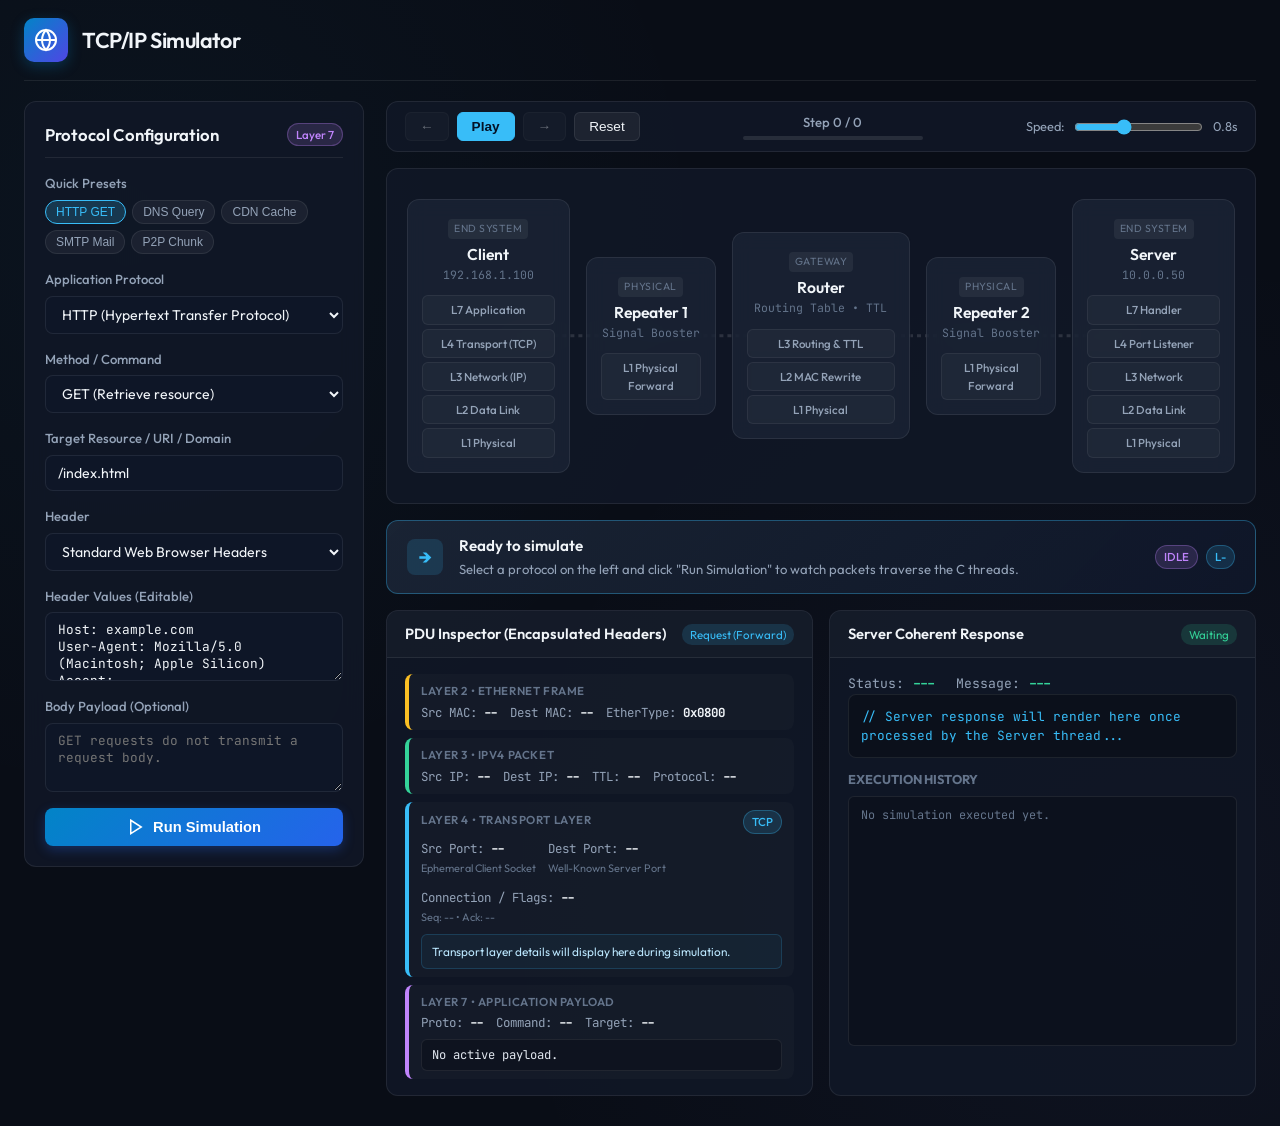
==== static/index.html @ 9f5a1bc8 "TCP/IP network simulation engine with web server and UI dashboard" ====
<!DOCTYPE html>
<html lang="en">

<head>
    <meta charset="UTF-8">
    <meta name="viewport" content="width=device-width, initial-scale=1.0">
    <title>TCP/IP Simulator</title>
    <link rel="preconnect" href="https://fonts.googleapis.com">
    <link rel="preconnect" href="https://fonts.gstatic.com" crossorigin>
    <link
        href="https://fonts.googleapis.com/css2?family=JetBrains+Mono:wght@400;500;600&family=Outfit:wght@300;400;500;600;700&display=swap"
        rel="stylesheet">
    <link rel="stylesheet" href="style.css">
</head>

<body>
    <div class="app-container">
        <!-- Header -->
        <header class="app-header">
            <div class="brand">
                <div class="logo-icon">
                    <svg viewBox="0 0 24 24" fill="none" stroke="currentColor" stroke-width="2">
                        <circle cx="12" cy="12" r="10"></circle>
                        <line x1="2" y1="12" x2="22" y2="12"></line>
                        <path
                            d="M12 2a15.3 15.3 0 0 1 4 10 15.3 15.3 0 0 1-4 10 15.3 15.3 0 0 1-4-10 15.3 15.3 0 0 1 4-10z">
                        </path>
                    </svg>
                </div>
                <div>
                    <h1>TCP/IP Simulator</h1>
                </div>
            </div>
        </header>

        <!-- Main Grid Layout -->
        <div class="main-layout">
            <!-- Left Sidebar: Protocol Configuration -->
            <aside class="sidebar-panel">
                <div class="panel-header">
                    <h2>Protocol Configuration</h2>
                    <span class="badge">Layer 7</span>
                </div>

                <!-- Presets -->
                <div class="form-group">
                    <label>Quick Presets</label>
                    <div class="preset-chips">
                        <button class="chip active" data-preset="http-get">HTTP GET</button>
                        <button class="chip" data-preset="dns-query">DNS Query</button>
                        <button class="chip" data-preset="cdn-hit">CDN Cache</button>
                        <button class="chip" data-preset="smtp-send">SMTP Mail</button>
                        <button class="chip" data-preset="p2p-piece">P2P Chunk</button>
                    </div>
                </div>

                <!-- Protocol Selector -->
                <div class="form-group">
                    <label for="protoSelect">Application Protocol</label>
                    <select id="protoSelect" class="form-control">
                        <option value="HTTP">HTTP (Hypertext Transfer Protocol)</option>
                        <option value="DNS">DNS (Domain Name System)</option>
                        <option value="CDN">CDN (Content Delivery Network)</option>
                        <option value="SMTP">SMTP (Email Delivery & Retrieval)</option>
                        <option value="P2P">P2P (BitTorrent Peer-to-Peer)</option>
                    </select>
                </div>

                <!-- Sub-protocol for Mail -->
                <div class="form-group" id="subprotoGroup" style="display: none;">
                    <label for="subprotoSelect">Mail Transfer / Retrieval Mechanism</label>
                    <select id="subprotoSelect" class="form-control">
                        <option value="SMTP">SMTP (Send to Server - Port 25)</option>
                        <option value="POP3">POP3 (Download from Mailbox - Port 110)</option>
                        <option value="IMAP">IMAP (Interactive Mailbox Sync - Port 143)</option>
                        <option value="WEBMAIL">Webmail HTTP API (Port 80)</option>
                    </select>
                </div>

                <!-- Method / Command Dropdown -->
                <div class="form-group">
                    <label for="methodSelect">Method / Command</label>
                    <select id="methodSelect" class="form-control">
                        <option value="GET">GET (Retrieve resource)</option>
                        <option value="POST">POST (Submit payload)</option>
                        <option value="PUT">PUT (Replace/Store resource)</option>
                        <option value="HEAD">HEAD (Fetch headers only - no body)</option>
                    </select>
                    <input type="text" id="methodInput" class="form-control" style="display: none;" value="GET">
                </div>

                <!-- Target URL / Host -->
                <div class="form-group">
                    <label for="targetInput">Target Resource / URI / Domain</label>
                    <input type="text" id="targetInput" class="form-control" value="/index.html"
                        placeholder="/index.html or domain.com">
                </div>

                <!-- Header Presets -->
                <div class="form-group">
                    <label for="headerPresetSelect">Header</label>
                    <select id="headerPresetSelect" class="form-control">
                        <option value="standard">Standard Web Browser</option>
                        <option value="conditional">Conditional (If-Modified-Since / Caching)</option>
                        <option value="auth">Authenticated (Bearer Token)</option>
                        <option value="custom">Custom (Manual Edit)</option>
                    </select>
                </div>

                <!-- Headers Raw Textarea -->
                <div class="form-group">
                    <label for="headersInput">Header Values (Editable)</label>
                    <textarea id="headersInput" class="form-control code-font" rows="3"
                        placeholder="Host: example.com"></textarea>
                </div>

                <!-- Body / Payload -->
                <div class="form-group">
                    <label for="bodyInput">Body Payload (Optional)</label>
                    <textarea id="bodyInput" class="form-control code-font" rows="3"
                        placeholder="Optional payload data"></textarea>
                </div>

                <!-- Trigger Button -->
                <button id="startSimBtn" class="btn btn-primary">
                    <svg viewBox="0 0 24 24" width="18" height="18" fill="none" stroke="currentColor" stroke-width="2">
                        <polygon points="5 3 19 12 5 21 5 3"></polygon>
                    </svg>
                    Run Simulation
                </button>
            </aside>

            <!-- Center & Right: Topology & Packet Inspector -->
            <main class="simulation-workspace">
                <!-- Playback & Control Bar -->
                <div class="playback-bar">
                    <div class="playback-controls">
                        <button id="btnPrev" class="ctrl-btn" title="Previous Step" disabled>&larr;</button>
                        <button id="btnPlayPause" class="ctrl-btn primary" title="Play/Pause">Play</button>
                        <button id="btnNext" class="ctrl-btn" title="Next Step" disabled>&rarr;</button>
                        <button id="btnReset" class="ctrl-btn" title="Reset">Reset</button>
                    </div>

                    <div class="step-counter">
                        <span id="currentStepText">Step 0 / 0</span>
                        <div class="progress-bar-container">
                            <div id="stepProgressBar" class="progress-bar" style="width: 0%;"></div>
                        </div>
                    </div>

                    <div class="speed-slider-wrap">
                        <label for="speedSlider">Speed:</label>
                        <input type="range" id="speedSlider" min="200" max="1800" step="100" value="800">
                        <span id="speedVal">0.8s</span>
                    </div>
                </div>

                <!-- Visual Network Topology -->
                <div class="topology-stage">
                    <div class="network-canvas" id="networkCanvas">
                        <!-- Cable links SVG overlay -->
                        <svg class="wires-layer" id="wiresLayer">
                            <line id="wire-1" x1="12%" y1="50%" x2="30%" y2="50%" class="wire" />
                            <line id="wire-2" x1="30%" y1="50%" x2="50%" y2="50%" class="wire" />
                            <line id="wire-3" x1="50%" y1="50%" x2="70%" y2="50%" class="wire" />
                            <line id="wire-4" x1="70%" y1="50%" x2="88%" y2="50%" class="wire" />

                            <!-- Animated traveling packet -->
                            <circle id="animPacket" r="8" cx="12%" cy="50%" class="traveling-packet"
                                style="display: none;" />
                        </svg>

                        <!-- Node 1: Client -->
                        <div class="node-box" id="node-CLIENT">
                            <div class="node-header">
                                <span class="node-badge">End System</span>
                                <h3>Client</h3>
                                <p class="node-ip">192.168.1.100</p>
                            </div>
                            <div class="stack-layers">
                                <div class="layer-pill" data-layer="7">L7 Application</div>
                                <div class="layer-pill" data-layer="4">L4 Transport (TCP)</div>
                                <div class="layer-pill" data-layer="3">L3 Network (IP)</div>
                                <div class="layer-pill" data-layer="2">L2 Data Link</div>
                                <div class="layer-pill" data-layer="1">L1 Physical</div>
                            </div>
                        </div>

                        <!-- Node 2: Repeater 1 -->
                        <div class="node-box intermediary" id="node-REPEATER_1">
                            <div class="node-header">
                                <span class="node-badge">Physical</span>
                                <h3>Repeater 1</h3>
                                <p class="node-ip">Signal Booster</p>
                            </div>
                            <div class="stack-layers">
                                <div class="layer-pill" data-layer="1">L1 Physical Forward</div>
                            </div>
                        </div>

                        <!-- Node 3: Router -->
                        <div class="node-box router" id="node-ROUTER">
                            <div class="node-header">
                                <span class="node-badge">Gateway</span>
                                <h3>Router</h3>
                                <p class="node-ip">Routing Table &bull; TTL</p>
                            </div>
                            <div class="stack-layers">
                                <div class="layer-pill" data-layer="3">L3 Routing &amp; TTL</div>
                                <div class="layer-pill" data-layer="2">L2 MAC Rewrite</div>
                                <div class="layer-pill" data-layer="1">L1 Physical</div>
                            </div>
                        </div>

                        <!-- Node 4: Repeater 2 -->
                        <div class="node-box intermediary" id="node-REPEATER_2">
                            <div class="node-header">
                                <span class="node-badge">Physical</span>
                                <h3>Repeater 2</h3>
                                <p class="node-ip">Signal Booster</p>
                            </div>
                            <div class="stack-layers">
                                <div class="layer-pill" data-layer="1">L1 Physical Forward</div>
                            </div>
                        </div>

                        <!-- Node 5: Server -->
                        <div class="node-box" id="node-SERVER">
                            <div class="node-header">
                                <span class="node-badge">End System</span>
                                <h3>Server</h3>
                                <p class="node-ip">10.0.0.50</p>
                            </div>
                            <div class="stack-layers">
                                <div class="layer-pill" data-layer="7">L7 Handler</div>
                                <div class="layer-pill" data-layer="4">L4 Port Listener</div>
                                <div class="layer-pill" data-layer="3">L3 Network</div>
                                <div class="layer-pill" data-layer="2">L2 Data Link</div>
                                <div class="layer-pill" data-layer="1">L1 Physical</div>
                            </div>
                        </div>
                    </div>
                </div>

                <!-- Current Step Action Banner -->
                <div class="step-banner" id="stepBanner">
                    <div class="banner-icon" id="bannerDirIcon">&rarr;</div>
                    <div class="banner-content">
                        <div class="banner-title" id="bannerTitle">Ready to simulate</div>
                        <div class="banner-details" id="bannerDetails">Select a protocol on the left and click "Run
                            Simulation" to watch packets traverse the C threads.</div>
                    </div>
                    <div class="banner-meta" id="bannerMeta">
                        <span class="badge" id="bannerNode">IDLE</span>
                        <span class="badge secondary" id="bannerLayer">L-</span>
                    </div>
                </div>

                <!-- Bottom Panels: PDU Encapsulation Inspector & Response View -->
                <div class="inspector-grid">
                    <!-- Layer Encapsulation Inspector -->
                    <div class="card inspector-card">
                        <div class="card-header">
                            <h3>PDU Inspector (Encapsulated Headers)</h3>
                            <span class="tag" id="inspectorDirection">Request (Forward)</span>
                        </div>
                        <div class="card-body">
                            <div class="pdu-layers-view" id="pduInspector">
                                <!-- L2 -->
                                <div class="pdu-block l2">
                                    <div class="pdu-title">Layer 2 &bull; Ethernet Frame</div>
                                    <div class="pdu-props" id="l2Props">
                                        <span>Src MAC: <strong id="l2SrcMac">--</strong></span>
                                        <span>Dest MAC: <strong id="l2DestMac">--</strong></span>
                                        <span>EtherType: <strong id="l2Ether">0x0800</strong></span>
                                    </div>
                                </div>
                                <!-- L3 -->
                                <div class="pdu-block l3">
                                    <div class="pdu-title">Layer 3 &bull; IPv4 Packet</div>
                                    <div class="pdu-props" id="l3Props">
                                        <span>Src IP: <strong id="l3SrcIp">--</strong></span>
                                        <span>Dest IP: <strong id="l3DestIp">--</strong></span>
                                        <span>TTL: <strong id="l3Ttl">--</strong></span>
                                        <span>Protocol: <strong id="l3Proto">--</strong></span>
                                    </div>
                                </div>
                                <!-- L4 -->
                                <div class="pdu-block l4">
                                    <div class="pdu-header-row">
                                        <div class="pdu-title">Layer 4 &bull; Transport Layer</div>
                                        <span class="badge secondary" id="l4ProtoBadge">TCP</span>
                                    </div>
                                    <div class="pdu-props" id="l4Props">
                                        <div class="port-group">
                                            <span>Src Port: <strong id="l4SrcPort">--</strong></span>
                                            <span class="port-sub" id="l4SrcDesc">Ephemeral Client Socket</span>
                                        </div>
                                        <div class="port-group">
                                            <span>Dest Port: <strong id="l4DestPort">--</strong></span>
                                            <span class="port-sub" id="l4DestDesc">Well-Known Server Port</span>
                                        </div>
                                        <div class="port-group">
                                            <span>Connection / Flags: <strong id="l4Flags">--</strong></span>
                                            <span class="port-sub">Seq: <span id="l4Seq">--</span> &bull; Ack: <span
                                                    id="l4Ack">--</span></span>
                                        </div>
                                    </div>
                                    <div class="transport-rationale-box" id="l4Rationale">
                                        Transport layer details will display here during simulation.
                                    </div>
                                </div>
                                <!-- L7 -->
                                <div class="pdu-block l7">
                                    <div class="pdu-title">Layer 7 &bull; Application Payload</div>
                                    <div class="pdu-props" id="l7Props">
                                        <span>Proto: <strong id="l7Proto">--</strong></span>
                                        <span>Command: <strong id="l7Cmd">--</strong></span>
                                        <span>Target: <strong id="l7Target">--</strong></span>
                                    </div>
                                    <div class="pdu-payload-box" id="l7Payload">No active payload.</div>
                                </div>
                            </div>
                        </div>
                    </div>

                    <!-- Server Response & Execution Log -->
                    <div class="card response-card">
                        <div class="card-header">
                            <h3>Server Coherent Response</h3>
                            <span class="tag success" id="respStatusBadge">Waiting</span>
                        </div>
                        <div class="card-body">
                            <div class="response-view">
                                <div class="resp-status-line">
                                    <span>Status: <strong id="respStatusCode">---</strong></span>
                                    <span>Message: <strong id="respStatusMsg">---</strong></span>
                                </div>
                                <pre class="resp-body-box"
                                    id="respBodyBox">// Server response will render here once processed by the Server thread...</pre>
                            </div>

                            <div class="thread-log-section">
                                <h4>Execution History</h4>
                                <div class="log-stream" id="logStream">
                                    <div class="log-item muted">No simulation executed yet.</div>
                                </div>
                            </div>
                        </div>
                    </div>
                </div>
            </main>
        </div>
    </div>

    <script src="app.js"></script>
</body>

</html>
---- static/style.css ----
:root {
    --bg-base: #090d16;
    --bg-panel: rgba(17, 24, 39, 0.85);
    --bg-card: rgba(30, 41, 59, 0.6);
    --border-color: rgba(255, 255, 255, 0.08);
    --border-highlight: rgba(56, 189, 248, 0.35);
    
    --text-main: #f1f5f9;
    --text-muted: #94a3b8;
    --text-dim: #64748b;
    
    --primary: #38bdf8;
    --primary-glow: rgba(56, 189, 248, 0.4);
    --accent: #818cf8;
    --success: #34d399;
    --warning: #fbbf24;
    --danger: #f87171;
    
    --layer-7: #c084fc;
    --layer-4: #38bdf8;
    --layer-3: #34d399;
    --layer-2: #fbbf24;
    --layer-1: #94a3b8;
    
    --font-sans: 'Outfit', -apple-system, BlinkMacSystemFont, sans-serif;
    --font-mono: 'JetBrains Mono', monospace;
    --radius: 12px;
}

* {
    box-sizing: border-box;
    margin: 0;
    padding: 0;
}

body {
    background-color: var(--bg-base);
    color: var(--text-main);
    font-family: var(--font-sans);
    line-height: 1.5;
    min-height: 100vh;
    overflow-x: hidden;
    background-image: 
        radial-gradient(circle at 10% 20%, rgba(56, 189, 248, 0.04) 0%, transparent 40%),
        radial-gradient(circle at 90% 80%, rgba(129, 140, 248, 0.05) 0%, transparent 45%);
}

.app-container {
    max-width: 1700px;
    margin: 0 auto;
    padding: 18px 24px 30px;
}

/* Header */
.app-header {
    display: flex;
    justify-content: space-between;
    align-items: center;
    padding-bottom: 18px;
    margin-bottom: 20px;
    border-bottom: 1px solid var(--border-color);
}

.brand {
    display: flex;
    align-items: center;
    gap: 14px;
}

.logo-icon {
    width: 44px;
    height: 44px;
    border-radius: 10px;
    background: linear-gradient(135deg, #0284c7, #4f46e5);
    display: flex;
    align-items: center;
    justify-content: center;
    box-shadow: 0 4px 14px rgba(2, 132, 199, 0.3);
}

.logo-icon svg {
    width: 24px;
    height: 24px;
    stroke: white;
}

.brand h1 {
    font-size: 1.35rem;
    font-weight: 600;
    letter-spacing: -0.02em;
}

.subtitle {
    font-size: 0.85rem;
    color: var(--text-muted);
}

.header-status {
    display: flex;
    align-items: center;
    gap: 8px;
    background: rgba(52, 211, 153, 0.1);
    border: 1px solid rgba(52, 211, 153, 0.25);
    padding: 6px 14px;
    border-radius: 20px;
    font-size: 0.8rem;
    color: var(--success);
}

.status-indicator {
    width: 8px;
    height: 8px;
    border-radius: 50%;
    background-color: var(--success);
    box-shadow: 0 0 8px var(--success);
}

/* Main Layout */
.main-layout {
    display: grid;
    grid-template-columns: 340px 1fr;
    gap: 22px;
}

/* Sidebar */
.sidebar-panel {
    background: var(--bg-panel);
    border: 1px solid var(--border-color);
    border-radius: var(--radius);
    padding: 20px;
    display: flex;
    flex-direction: column;
    gap: 16px;
    backdrop-filter: blur(12px);
    height: fit-content;
}

.panel-header {
    display: flex;
    justify-content: space-between;
    align-items: center;
    border-bottom: 1px solid var(--border-color);
    padding-bottom: 10px;
}

.panel-header h2 {
    font-size: 1.05rem;
    font-weight: 600;
}

.badge {
    background: rgba(192, 132, 252, 0.15);
    color: var(--layer-7);
    border: 1px solid rgba(192, 132, 252, 0.3);
    padding: 2px 8px;
    border-radius: 12px;
    font-size: 0.72rem;
    font-weight: 500;
}

.badge.secondary {
    background: rgba(56, 189, 248, 0.15);
    color: var(--primary);
    border-color: rgba(56, 189, 248, 0.3);
}

.form-group {
    display: flex;
    flex-direction: column;
    gap: 6px;
}

.form-group label {
    font-size: 0.82rem;
    font-weight: 500;
    color: var(--text-muted);
}

.form-control {
    background: rgba(15, 23, 42, 0.7);
    border: 1px solid var(--border-color);
    border-radius: 8px;
    padding: 8px 12px;
    color: var(--text-main);
    font-family: inherit;
    font-size: 0.88rem;
    outline: none;
    transition: all 0.2s ease;
}

.form-control:focus {
    border-color: var(--primary);
    box-shadow: 0 0 0 3px rgba(56, 189, 248, 0.15);
}

.code-font {
    font-family: var(--font-mono);
    font-size: 0.8rem;
    resize: vertical;
}

.preset-chips {
    display: flex;
    flex-wrap: wrap;
    gap: 6px;
}

.chip {
    background: rgba(255, 255, 255, 0.05);
    border: 1px solid var(--border-color);
    color: var(--text-muted);
    padding: 4px 10px;
    border-radius: 16px;
    font-size: 0.75rem;
    cursor: pointer;
    transition: all 0.2s;
}

.chip:hover {
    background: rgba(255, 255, 255, 0.1);
    color: var(--text-main);
}

.chip.active {
    background: rgba(56, 189, 248, 0.2);
    border-color: var(--primary);
    color: var(--primary);
}

.btn {
    display: flex;
    align-items: center;
    justify-content: center;
    gap: 8px;
    border: none;
    border-radius: 8px;
    padding: 10px 16px;
    font-weight: 600;
    font-size: 0.92rem;
    cursor: pointer;
    transition: all 0.2s;
}

.btn-primary {
    background: linear-gradient(135deg, #0284c7, #2563eb);
    color: white;
    box-shadow: 0 4px 12px rgba(37, 99, 235, 0.3);
}

.btn-primary:hover {
    filter: brightness(1.1);
    transform: translateY(-1px);
}

/* Simulation Workspace */
.simulation-workspace {
    display: flex;
    flex-direction: column;
    gap: 16px;
}

/* Playback bar */
.playback-bar {
    background: var(--bg-panel);
    border: 1px solid var(--border-color);
    border-radius: var(--radius);
    padding: 10px 18px;
    display: flex;
    align-items: center;
    justify-content: space-between;
    gap: 16px;
}

.playback-controls {
    display: flex;
    align-items: center;
    gap: 8px;
}

.ctrl-btn {
    background: rgba(255, 255, 255, 0.06);
    border: 1px solid var(--border-color);
    color: var(--text-main);
    border-radius: 6px;
    padding: 6px 14px;
    font-size: 0.85rem;
    font-weight: 500;
    cursor: pointer;
    transition: all 0.2s;
}

.ctrl-btn:hover:not(:disabled) {
    background: rgba(255, 255, 255, 0.12);
}

.ctrl-btn.primary {
    background: var(--primary);
    color: #041226;
    font-weight: 600;
    border-color: var(--primary);
}

.ctrl-btn:disabled {
    opacity: 0.4;
    cursor: not-allowed;
}

.step-counter {
    display: flex;
    flex-direction: column;
    align-items: center;
    gap: 4px;
    min-width: 180px;
}

.step-counter span {
    font-size: 0.82rem;
    font-weight: 500;
    color: var(--text-muted);
}

.progress-bar-container {
    width: 100%;
    height: 4px;
    background: rgba(255, 255, 255, 0.1);
    border-radius: 4px;
    overflow: hidden;
}

.progress-bar {
    height: 100%;
    background: linear-gradient(90deg, var(--accent), var(--primary));
    transition: width 0.3s ease;
}

.speed-slider-wrap {
    display: flex;
    align-items: center;
    gap: 10px;
    font-size: 0.8rem;
    color: var(--text-muted);
}

.speed-slider-wrap input[type="range"] {
    accent-color: var(--primary);
    cursor: pointer;
}

/* Topology Stage */
.topology-stage {
    background: var(--bg-panel);
    border: 1px solid var(--border-color);
    border-radius: var(--radius);
    padding: 30px 20px;
    position: relative;
    overflow: hidden;
}

.network-canvas {
    display: grid;
    grid-template-columns: 1fr 0.8fr 1.1fr 0.8fr 1fr;
    gap: 16px;
    position: relative;
    align-items: center;
}

.wires-layer {
    position: absolute;
    top: 0;
    left: 0;
    width: 100%;
    height: 100%;
    pointer-events: none;
    z-index: 1;
}

.wire {
    stroke: rgba(255, 255, 255, 0.12);
    stroke-width: 3px;
    stroke-dasharray: 4 4;
}

.traveling-packet {
    fill: var(--primary);
    stroke: #ffffff;
    stroke-width: 2px;
    filter: drop-shadow(0 0 10px var(--primary));
    transition: cx 0.4s ease, cy 0.4s ease;
}

/* Node Boxes */
.node-box {
    background: var(--bg-card);
    border: 1px solid var(--border-color);
    border-radius: var(--radius);
    padding: 14px;
    z-index: 2;
    transition: all 0.3s ease;
    backdrop-filter: blur(10px);
}

.node-box.active-node {
    border-color: var(--primary);
    box-shadow: 0 0 24px rgba(56, 189, 248, 0.25);
    transform: translateY(-2px);
}

.node-header {
    text-align: center;
    margin-bottom: 12px;
}

.node-badge {
    display: inline-block;
    font-size: 0.65rem;
    text-transform: uppercase;
    letter-spacing: 0.05em;
    padding: 2px 6px;
    border-radius: 4px;
    background: rgba(255, 255, 255, 0.06);
    color: var(--text-dim);
    margin-bottom: 4px;
}

.node-header h3 {
    font-size: 0.98rem;
    font-weight: 600;
}

.node-ip {
    font-size: 0.72rem;
    font-family: var(--font-mono);
    color: var(--text-dim);
}

.stack-layers {
    display: flex;
    flex-direction: column;
    gap: 4px;
}

.layer-pill {
    background: rgba(255, 255, 255, 0.03);
    border: 1px solid rgba(255, 255, 255, 0.06);
    padding: 5px 8px;
    border-radius: 6px;
    font-size: 0.72rem;
    font-weight: 500;
    text-align: center;
    color: var(--text-muted);
    transition: all 0.25s ease;
}

/* Layer Highlighting */
.layer-pill[data-layer="7"].active {
    background: rgba(192, 132, 252, 0.25);
    border-color: var(--layer-7);
    color: #f3e8ff;
    box-shadow: 0 0 12px rgba(192, 132, 252, 0.4);
}

.layer-pill[data-layer="4"].active {
    background: rgba(56, 189, 248, 0.25);
    border-color: var(--layer-4);
    color: #e0f2fe;
    box-shadow: 0 0 12px rgba(56, 189, 248, 0.4);
}

.layer-pill[data-layer="3"].active {
    background: rgba(52, 211, 153, 0.25);
    border-color: var(--layer-3);
    color: #d1fae5;
    box-shadow: 0 0 12px rgba(52, 211, 153, 0.4);
}

.layer-pill[data-layer="2"].active {
    background: rgba(251, 191, 36, 0.25);
    border-color: var(--layer-2);
    color: #fef3c7;
    box-shadow: 0 0 12px rgba(251, 191, 36, 0.4);
}

.layer-pill[data-layer="1"].active {
    background: rgba(148, 163, 184, 0.25);
    border-color: var(--layer-1);
    color: #ffffff;
    box-shadow: 0 0 12px rgba(148, 163, 184, 0.4);
}

/* Step Banner */
.step-banner {
    background: linear-gradient(135deg, rgba(30, 41, 59, 0.8), rgba(15, 23, 42, 0.9));
    border: 1px solid var(--border-highlight);
    border-radius: var(--radius);
    padding: 14px 20px;
    display: flex;
    align-items: center;
    gap: 16px;
}

.banner-icon {
    width: 36px;
    height: 36px;
    border-radius: 8px;
    background: rgba(56, 189, 248, 0.15);
    color: var(--primary);
    display: flex;
    align-items: center;
    justify-content: center;
    font-size: 1.2rem;
    font-weight: 700;
}

.banner-content {
    flex: 1;
}

.banner-title {
    font-size: 0.95rem;
    font-weight: 600;
    margin-bottom: 2px;
}

.banner-details {
    font-size: 0.82rem;
    color: var(--text-muted);
}

.banner-meta {
    display: flex;
    gap: 8px;
}

/* Inspector Grid */
.inspector-grid {
    display: grid;
    grid-template-columns: 1fr 1fr;
    gap: 16px;
}

.card {
    background: var(--bg-panel);
    border: 1px solid var(--border-color);
    border-radius: var(--radius);
    overflow: hidden;
    display: flex;
    flex-direction: column;
}

.card-header {
    display: flex;
    justify-content: space-between;
    align-items: center;
    padding: 12px 18px;
    border-bottom: 1px solid var(--border-color);
    background: rgba(255, 255, 255, 0.02);
}

.card-header h3 {
    font-size: 0.92rem;
    font-weight: 600;
}

.tag {
    font-size: 0.72rem;
    padding: 2px 8px;
    border-radius: 10px;
    background: rgba(56, 189, 248, 0.15);
    color: var(--primary);
}

.tag.success {
    background: rgba(52, 211, 153, 0.15);
    color: var(--success);
}

.card-body {
    padding: 16px 18px;
    flex: 1;
    display: flex;
    flex-direction: column;
    gap: 12px;
}

/* PDU Layers View */
.pdu-layers-view {
    display: flex;
    flex-direction: column;
    gap: 8px;
}

.pdu-block {
    border-radius: 8px;
    padding: 8px 12px;
    border-left: 4px solid var(--primary);
    background: rgba(255, 255, 255, 0.02);
}

.pdu-block.l2 { border-color: var(--layer-2); }
.pdu-block.l3 { border-color: var(--layer-3); }
.pdu-block.l4 { border-color: var(--layer-4); }
.pdu-block.l7 { border-color: var(--layer-7); }

.pdu-title {
    font-size: 0.72rem;
    text-transform: uppercase;
    letter-spacing: 0.05em;
    color: var(--text-dim);
    margin-bottom: 4px;
    font-weight: 600;
}

.pdu-header-row {
    display: flex;
    justify-content: space-between;
    align-items: center;
    margin-bottom: 6px;
}

.badge.warning {
    background: rgba(251, 191, 36, 0.15);
    color: var(--warning);
    border-color: rgba(251, 191, 36, 0.3);
}

.pdu-props {
    display: flex;
    flex-wrap: wrap;
    gap: 12px;
    font-size: 0.78rem;
    font-family: var(--font-mono);
    color: var(--text-muted);
}

.port-group {
    display: flex;
    flex-direction: column;
    gap: 2px;
}

.port-sub {
    font-size: 0.68rem;
    color: var(--text-dim);
    font-family: var(--font-sans);
}

.transport-rationale-box {
    margin-top: 8px;
    background: rgba(56, 189, 248, 0.05);
    border: 1px solid rgba(56, 189, 248, 0.18);
    border-radius: 6px;
    padding: 8px 10px;
    font-size: 0.74rem;
    color: #bae6fd;
    line-height: 1.45;
}

.pdu-props strong {
    color: var(--text-main);
}

.pdu-payload-box {
    margin-top: 6px;
    background: rgba(10, 15, 26, 0.6);
    border: 1px solid var(--border-color);
    border-radius: 6px;
    padding: 6px 10px;
    font-family: var(--font-mono);
    font-size: 0.76rem;
    color: #e2e8f0;
    max-height: 80px;
    overflow-y: auto;
    white-space: pre-wrap;
}

/* Response View */
.resp-status-line {
    display: flex;
    gap: 20px;
    font-size: 0.82rem;
    font-family: var(--font-mono);
    color: var(--text-muted);
}

.resp-status-line strong {
    color: var(--success);
}

.resp-body-box {
    background: rgba(10, 15, 26, 0.8);
    border: 1px solid var(--border-color);
    border-radius: 8px;
    padding: 12px;
    font-family: var(--font-mono);
    font-size: 0.8rem;
    color: #38bdf8;
    max-height: 140px;
    overflow-y: auto;
    white-space: pre-wrap;
}

/* Execution Log */
.thread-log-section h4 {
    font-size: 0.8rem;
    color: var(--text-dim);
    margin-bottom: 6px;
    text-transform: uppercase;
}

.log-stream {
    background: rgba(10, 15, 26, 0.6);
    border: 1px solid var(--border-color);
    border-radius: 6px;
    padding: 10px 12px;
    font-family: var(--font-mono);
    font-size: 0.74rem;
    height: 250px;
    max-height: 250px;
    overflow-y: auto;
    display: flex;
    flex-direction: column;
    gap: 4px;
}

.log-item {
    color: var(--text-muted);
}

.log-item.highlight {
    color: var(--primary);
}

.log-item.muted {
    color: var(--text-dim);
}

@media (max-width: 1200px) {
    .main-layout {
        grid-template-columns: 1fr;
    }
    .inspector-grid {
        grid-template-columns: 1fr;
    }
}
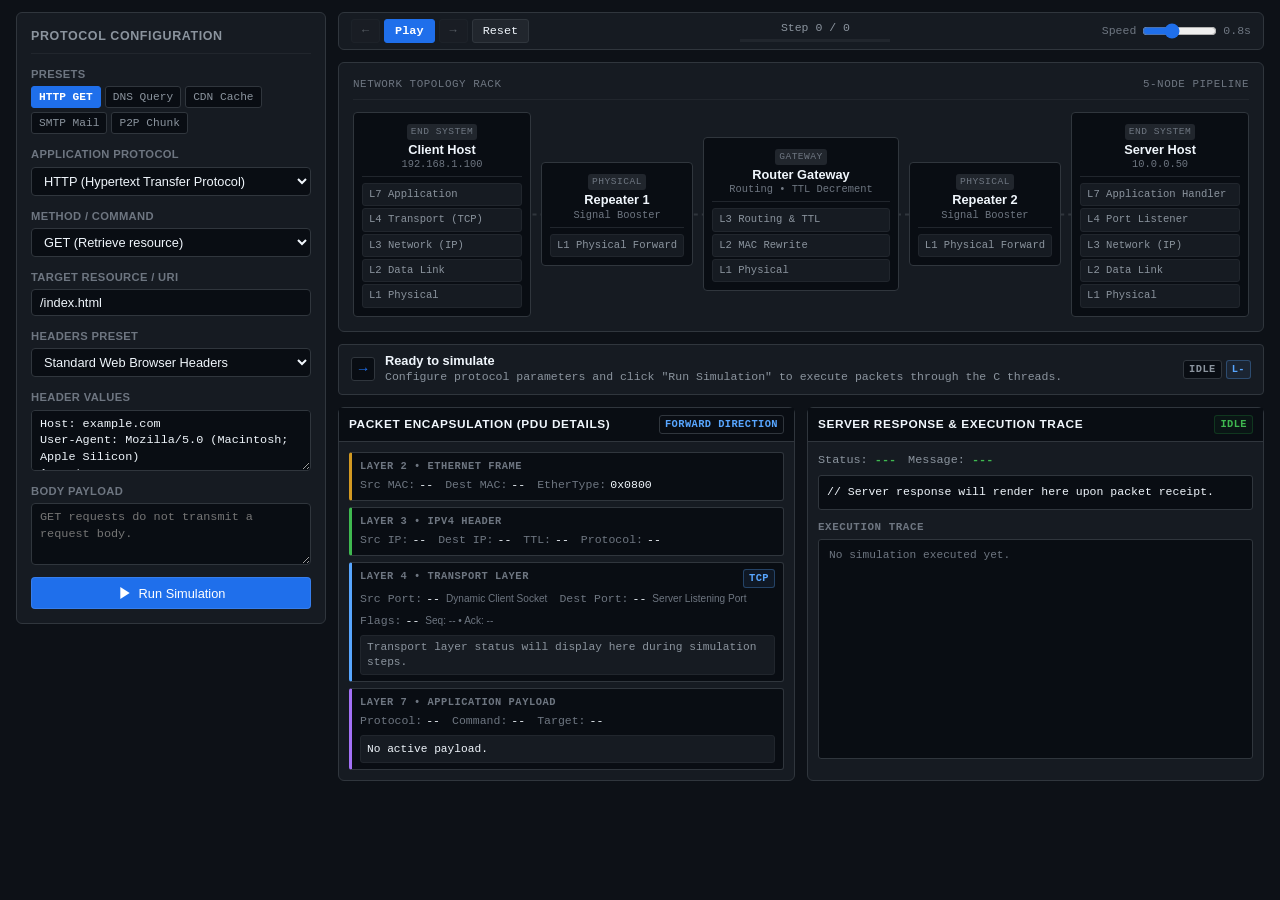
==== commit 6dd0c78f: "recompile C binaries" ====
--- a/static/index.html
+++ b/static/index.html
@@ -4,47 +4,30 @@
 <head>
     <meta charset="UTF-8">
     <meta name="viewport" content="width=device-width, initial-scale=1.0">
-    <title>TCP/IP Simulator</title>
+    <title>TCP/IP Stack Simulator &bull;</title>
     <link rel="preconnect" href="https://fonts.googleapis.com">
     <link rel="preconnect" href="https://fonts.gstatic.com" crossorigin>
     <link
-        href="https://fonts.googleapis.com/css2?family=JetBrains+Mono:wght@400;500;600&family=Outfit:wght@300;400;500;600;700&display=swap"
+        href="https://fonts.googleapis.com/css2?family=Inter:wght@400;500;600;700&family=JetBrains+Mono:wght@400;500;600&display=swap"
         rel="stylesheet">
     <link rel="stylesheet" href="style.css">
 </head>
 
 <body>
     <div class="app-container">
-        <!-- Header -->
-        <header class="app-header">
-            <div class="brand">
-                <div class="logo-icon">
-                    <svg viewBox="0 0 24 24" fill="none" stroke="currentColor" stroke-width="2">
-                        <circle cx="12" cy="12" r="10"></circle>
-                        <line x1="2" y1="12" x2="22" y2="12"></line>
-                        <path
-                            d="M12 2a15.3 15.3 0 0 1 4 10 15.3 15.3 0 0 1-4 10 15.3 15.3 0 0 1-4-10 15.3 15.3 0 0 1 4-10z">
-                        </path>
-                    </svg>
-                </div>
-                <div>
-                    <h1>TCP/IP Simulator</h1>
-                </div>
-            </div>
-        </header>
-
-        <!-- Main Grid Layout -->
+
+
+        <!-- Main Workbench Layout -->
         <div class="main-layout">
             <!-- Left Sidebar: Protocol Configuration -->
             <aside class="sidebar-panel">
                 <div class="panel-header">
                     <h2>Protocol Configuration</h2>
-                    <span class="badge">Layer 7</span>
                 </div>
 
                 <!-- Presets -->
                 <div class="form-group">
-                    <label>Quick Presets</label>
+                    <label>Presets</label>
                     <div class="preset-chips">
                         <button class="chip active" data-preset="http-get">HTTP GET</button>
                         <button class="chip" data-preset="dns-query">DNS Query</button>
@@ -68,11 +51,11 @@
 
                 <!-- Sub-protocol for Mail -->
                 <div class="form-group" id="subprotoGroup" style="display: none;">
-                    <label for="subprotoSelect">Mail Transfer / Retrieval Mechanism</label>
+                    <label for="subprotoSelect">Mail Transfer Mechanism</label>
                     <select id="subprotoSelect" class="form-control">
-                        <option value="SMTP">SMTP (Send to Server - Port 25)</option>
-                        <option value="POP3">POP3 (Download from Mailbox - Port 110)</option>
-                        <option value="IMAP">IMAP (Interactive Mailbox Sync - Port 143)</option>
+                        <option value="SMTP">SMTP (Send - Port 25)</option>
+                        <option value="POP3">POP3 (Download - Port 110)</option>
+                        <option value="IMAP">IMAP (Interactive - Port 143)</option>
                         <option value="WEBMAIL">Webmail HTTP API (Port 80)</option>
                     </select>
                 </div>
@@ -84,21 +67,21 @@
                         <option value="GET">GET (Retrieve resource)</option>
                         <option value="POST">POST (Submit payload)</option>
                         <option value="PUT">PUT (Replace/Store resource)</option>
-                        <option value="HEAD">HEAD (Fetch headers only - no body)</option>
+                        <option value="HEAD">HEAD (Fetch headers only)</option>
                     </select>
                     <input type="text" id="methodInput" class="form-control" style="display: none;" value="GET">
                 </div>
 
                 <!-- Target URL / Host -->
                 <div class="form-group">
-                    <label for="targetInput">Target Resource / URI / Domain</label>
+                    <label for="targetInput">Target Resource / URI</label>
                     <input type="text" id="targetInput" class="form-control" value="/index.html"
                         placeholder="/index.html or domain.com">
                 </div>
 
                 <!-- Header Presets -->
                 <div class="form-group">
-                    <label for="headerPresetSelect">Header</label>
+                    <label for="headerPresetSelect">Headers Preset</label>
                     <select id="headerPresetSelect" class="form-control">
                         <option value="standard">Standard Web Browser</option>
                         <option value="conditional">Conditional (If-Modified-Since / Caching)</option>
@@ -109,21 +92,21 @@
 
                 <!-- Headers Raw Textarea -->
                 <div class="form-group">
-                    <label for="headersInput">Header Values (Editable)</label>
+                    <label for="headersInput">Header Values</label>
                     <textarea id="headersInput" class="form-control code-font" rows="3"
                         placeholder="Host: example.com"></textarea>
                 </div>
 
                 <!-- Body / Payload -->
                 <div class="form-group">
-                    <label for="bodyInput">Body Payload (Optional)</label>
+                    <label for="bodyInput">Body Payload</label>
                     <textarea id="bodyInput" class="form-control code-font" rows="3"
                         placeholder="Optional payload data"></textarea>
                 </div>
 
                 <!-- Trigger Button -->
                 <button id="startSimBtn" class="btn btn-primary">
-                    <svg viewBox="0 0 24 24" width="18" height="18" fill="none" stroke="currentColor" stroke-width="2">
+                    <svg viewBox="0 0 24 24" width="16" height="16" fill="currentColor">
                         <polygon points="5 3 19 12 5 21 5 3"></polygon>
                     </svg>
                     Run Simulation
@@ -149,7 +132,7 @@
                     </div>
 
                     <div class="speed-slider-wrap">
-                        <label for="speedSlider">Speed:</label>
+                        <label for="speedSlider">Speed</label>
                         <input type="range" id="speedSlider" min="200" max="1800" step="100" value="800">
                         <span id="speedVal">0.8s</span>
                     </div>
@@ -157,6 +140,11 @@
 
                 <!-- Visual Network Topology -->
                 <div class="topology-stage">
+                    <div class="topology-title-bar">
+                        <span>NETWORK TOPOLOGY RACK</span>
+                        <span>5-NODE PIPELINE</span>
+                    </div>
+
                     <div class="network-canvas" id="networkCanvas">
                         <!-- Cable links SVG overlay -->
                         <svg class="wires-layer" id="wiresLayer">
@@ -166,7 +154,7 @@
                             <line id="wire-4" x1="70%" y1="50%" x2="88%" y2="50%" class="wire" />
 
                             <!-- Animated traveling packet -->
-                            <circle id="animPacket" r="8" cx="12%" cy="50%" class="traveling-packet"
+                            <circle id="animPacket" r="5" cx="12%" cy="50%" class="traveling-packet"
                                 style="display: none;" />
                         </svg>
 
@@ -174,7 +162,7 @@
                         <div class="node-box" id="node-CLIENT">
                             <div class="node-header">
                                 <span class="node-badge">End System</span>
-                                <h3>Client</h3>
+                                <h3>Client Host</h3>
                                 <p class="node-ip">192.168.1.100</p>
                             </div>
                             <div class="stack-layers">
@@ -202,8 +190,8 @@
                         <div class="node-box router" id="node-ROUTER">
                             <div class="node-header">
                                 <span class="node-badge">Gateway</span>
-                                <h3>Router</h3>
-                                <p class="node-ip">Routing Table &bull; TTL</p>
+                                <h3>Router Gateway</h3>
+                                <p class="node-ip">Routing &bull; TTL Decrement</p>
                             </div>
                             <div class="stack-layers">
                                 <div class="layer-pill" data-layer="3">L3 Routing &amp; TTL</div>
@@ -228,13 +216,13 @@
                         <div class="node-box" id="node-SERVER">
                             <div class="node-header">
                                 <span class="node-badge">End System</span>
-                                <h3>Server</h3>
+                                <h3>Server Host</h3>
                                 <p class="node-ip">10.0.0.50</p>
                             </div>
                             <div class="stack-layers">
-                                <div class="layer-pill" data-layer="7">L7 Handler</div>
+                                <div class="layer-pill" data-layer="7">L7 Application Handler</div>
                                 <div class="layer-pill" data-layer="4">L4 Port Listener</div>
-                                <div class="layer-pill" data-layer="3">L3 Network</div>
+                                <div class="layer-pill" data-layer="3">L3 Network (IP)</div>
                                 <div class="layer-pill" data-layer="2">L2 Data Link</div>
                                 <div class="layer-pill" data-layer="1">L1 Physical</div>
                             </div>
@@ -247,8 +235,8 @@
                     <div class="banner-icon" id="bannerDirIcon">&rarr;</div>
                     <div class="banner-content">
                         <div class="banner-title" id="bannerTitle">Ready to simulate</div>
-                        <div class="banner-details" id="bannerDetails">Select a protocol on the left and click "Run
-                            Simulation" to watch packets traverse the C threads.</div>
+                        <div class="banner-details" id="bannerDetails">Configure protocol parameters and click "Run
+                            Simulation" to execute packets through the C threads.</div>
                     </div>
                     <div class="banner-meta" id="bannerMeta">
                         <span class="badge" id="bannerNode">IDLE</span>
@@ -256,67 +244,81 @@
                     </div>
                 </div>
 
-                <!-- Bottom Panels: PDU Encapsulation Inspector & Response View -->
+                <!-- Inspector & Response Split Workspace -->
                 <div class="inspector-grid">
                     <!-- Layer Encapsulation Inspector -->
                     <div class="card inspector-card">
                         <div class="card-header">
-                            <h3>PDU Inspector (Encapsulated Headers)</h3>
-                            <span class="tag" id="inspectorDirection">Request (Forward)</span>
+                            <h3>Packet Encapsulation (PDU Details)</h3>
+                            <span class="tag" id="inspectorDirection">Forward Direction</span>
                         </div>
                         <div class="card-body">
                             <div class="pdu-layers-view" id="pduInspector">
-                                <!-- L2 -->
+                                <!-- L2 Ethernet -->
                                 <div class="pdu-block l2">
                                     <div class="pdu-title">Layer 2 &bull; Ethernet Frame</div>
                                     <div class="pdu-props" id="l2Props">
-                                        <span>Src MAC: <strong id="l2SrcMac">--</strong></span>
-                                        <span>Dest MAC: <strong id="l2DestMac">--</strong></span>
-                                        <span>EtherType: <strong id="l2Ether">0x0800</strong></span>
-                                    </div>
-                                </div>
-                                <!-- L3 -->
+                                        <div class="prop-item"><span class="prop-label">Src MAC:</span> <strong
+                                                id="l2SrcMac">--</strong></div>
+                                        <div class="prop-item"><span class="prop-label">Dest MAC:</span> <strong
+                                                id="l2DestMac">--</strong></div>
+                                        <div class="prop-item"><span class="prop-label">EtherType:</span> <strong
+                                                id="l2Ether">0x0800</strong></div>
+                                    </div>
+                                </div>
+
+                                <!-- L3 IPv4 -->
                                 <div class="pdu-block l3">
-                                    <div class="pdu-title">Layer 3 &bull; IPv4 Packet</div>
+                                    <div class="pdu-title">Layer 3 &bull; IPv4 Header</div>
                                     <div class="pdu-props" id="l3Props">
-                                        <span>Src IP: <strong id="l3SrcIp">--</strong></span>
-                                        <span>Dest IP: <strong id="l3DestIp">--</strong></span>
-                                        <span>TTL: <strong id="l3Ttl">--</strong></span>
-                                        <span>Protocol: <strong id="l3Proto">--</strong></span>
-                                    </div>
-                                </div>
-                                <!-- L4 -->
+                                        <div class="prop-item"><span class="prop-label">Src IP:</span> <strong
+                                                id="l3SrcIp">--</strong></div>
+                                        <div class="prop-item"><span class="prop-label">Dest IP:</span> <strong
+                                                id="l3DestIp">--</strong></div>
+                                        <div class="prop-item"><span class="prop-label">TTL:</span> <strong
+                                                id="l3Ttl">--</strong></div>
+                                        <div class="prop-item"><span class="prop-label">Protocol:</span> <strong
+                                                id="l3Proto">--</strong></div>
+                                    </div>
+                                </div>
+
+                                <!-- L4 Transport -->
                                 <div class="pdu-block l4">
                                     <div class="pdu-header-row">
                                         <div class="pdu-title">Layer 4 &bull; Transport Layer</div>
                                         <span class="badge secondary" id="l4ProtoBadge">TCP</span>
                                     </div>
                                     <div class="pdu-props" id="l4Props">
-                                        <div class="port-group">
-                                            <span>Src Port: <strong id="l4SrcPort">--</strong></span>
-                                            <span class="port-sub" id="l4SrcDesc">Ephemeral Client Socket</span>
+                                        <div class="prop-item">
+                                            <span class="prop-label">Src Port:</span> <strong id="l4SrcPort">--</strong>
+                                            <span class="port-sub" id="l4SrcDesc">Dynamic Client Socket</span>
                                         </div>
-                                        <div class="port-group">
-                                            <span>Dest Port: <strong id="l4DestPort">--</strong></span>
-                                            <span class="port-sub" id="l4DestDesc">Well-Known Server Port</span>
+                                        <div class="prop-item">
+                                            <span class="prop-label">Dest Port:</span> <strong
+                                                id="l4DestPort">--</strong>
+                                            <span class="port-sub" id="l4DestDesc">Server Listening Port</span>
                                         </div>
-                                        <div class="port-group">
-                                            <span>Connection / Flags: <strong id="l4Flags">--</strong></span>
+                                        <div class="prop-item">
+                                            <span class="prop-label">Flags:</span> <strong id="l4Flags">--</strong>
                                             <span class="port-sub">Seq: <span id="l4Seq">--</span> &bull; Ack: <span
                                                     id="l4Ack">--</span></span>
                                         </div>
                                     </div>
                                     <div class="transport-rationale-box" id="l4Rationale">
-                                        Transport layer details will display here during simulation.
-                                    </div>
-                                </div>
-                                <!-- L7 -->
+                                        Transport layer status will display here during simulation steps.
+                                    </div>
+                                </div>
+
+                                <!-- L7 Application -->
                                 <div class="pdu-block l7">
                                     <div class="pdu-title">Layer 7 &bull; Application Payload</div>
                                     <div class="pdu-props" id="l7Props">
-                                        <span>Proto: <strong id="l7Proto">--</strong></span>
-                                        <span>Command: <strong id="l7Cmd">--</strong></span>
-                                        <span>Target: <strong id="l7Target">--</strong></span>
+                                        <div class="prop-item"><span class="prop-label">Protocol:</span> <strong
+                                                id="l7Proto">--</strong></div>
+                                        <div class="prop-item"><span class="prop-label">Command:</span> <strong
+                                                id="l7Cmd">--</strong></div>
+                                        <div class="prop-item"><span class="prop-label">Target:</span> <strong
+                                                id="l7Target">--</strong></div>
                                     </div>
                                     <div class="pdu-payload-box" id="l7Payload">No active payload.</div>
                                 </div>
@@ -327,8 +329,8 @@
                     <!-- Server Response & Execution Log -->
                     <div class="card response-card">
                         <div class="card-header">
-                            <h3>Server Coherent Response</h3>
-                            <span class="tag success" id="respStatusBadge">Waiting</span>
+                            <h3>Server Response &amp; Execution Trace</h3>
+                            <span class="tag success" id="respStatusBadge">Idle</span>
                         </div>
                         <div class="card-body">
                             <div class="response-view">
@@ -337,11 +339,11 @@
                                     <span>Message: <strong id="respStatusMsg">---</strong></span>
                                 </div>
                                 <pre class="resp-body-box"
-                                    id="respBodyBox">// Server response will render here once processed by the Server thread...</pre>
+                                    id="respBodyBox">// Server response will render here upon packet receipt.</pre>
                             </div>
 
                             <div class="thread-log-section">
-                                <h4>Execution History</h4>
+                                <h4>Execution Trace</h4>
                                 <div class="log-stream" id="logStream">
                                     <div class="log-item muted">No simulation executed yet.</div>
                                 </div>
--- a/static/style.css
+++ b/static/style.css
@@ -1,365 +1,419 @@
+/* ==========================================================================
+   TCP/IP Stack Simulator - Production-Grade Engineering Workbench
+   Senior Product Design System: Clean, high-density, functional, zero-slop.
+   ========================================================================== */
+
 :root {
-    --bg-base: #090d16;
-    --bg-panel: rgba(17, 24, 39, 0.85);
-    --bg-card: rgba(30, 41, 59, 0.6);
-    --border-color: rgba(255, 255, 255, 0.08);
-    --border-highlight: rgba(56, 189, 248, 0.35);
-    
-    --text-main: #f1f5f9;
-    --text-muted: #94a3b8;
-    --text-dim: #64748b;
-    
-    --primary: #38bdf8;
-    --primary-glow: rgba(56, 189, 248, 0.4);
-    --accent: #818cf8;
-    --success: #34d399;
-    --warning: #fbbf24;
-    --danger: #f87171;
-    
-    --layer-7: #c084fc;
-    --layer-4: #38bdf8;
-    --layer-3: #34d399;
-    --layer-2: #fbbf24;
-    --layer-1: #94a3b8;
-    
-    --font-sans: 'Outfit', -apple-system, BlinkMacSystemFont, sans-serif;
-    --font-mono: 'JetBrains Mono', monospace;
-    --radius: 12px;
-}
-
-* {
+    /* Functional Neutral Surface System */
+    --canvas-default: #0d1117;
+    --canvas-subtle: #161b22;
+    --canvas-inset: #090d13;
+    --canvas-overlay: #21262d;
+    --canvas-hover: #30363d;
+
+    /* Crisp Structural Borders */
+    --border-default: #30363d;
+    --border-muted: #21262d;
+    --border-active: #58a6ff;
+
+    /* High-Contrast Typographic Hierarchy (WCAG AAA) */
+    --fg-default: #f0f6fc;
+    --fg-muted: #8b949e;
+    --fg-subtle: #6e7681;
+    --fg-on-emphasis: #ffffff;
+
+    /* Single Purposeful Grounded Accent & Semantic Tokens */
+    --brand: #1f6feb;
+    --brand-hover: #388bfd;
+    --brand-subtle: rgba(56, 139, 253, 0.12);
+
+    --primary: #2f81f7;
+    --primary-hover: #1f6feb;
+    --success: #238636;
+    --success-fg: #3fb950;
+    --warning: #d29922;
+    --warning-fg: #e3b341;
+    --danger: #da3633;
+
+    /* Protocol Stack Indicators (Restrained, high-contrast, functional) */
+    --layer-7: #a371f7;
+    --layer-4: #58a6ff;
+    --layer-3: #3fb950;
+    --layer-2: #d29922;
+    --layer-1: #8b949e;
+
+    /* Standard UI & Monospace Typography */
+    --font-sans: -apple-system, BlinkMacSystemFont, "Segoe UI", -system-ui, Roboto, Helvetica, Arial, sans-serif;
+    --font-mono: ui-monospace, SFMono-Regular, "SF Mono", Menlo, Consolas, "Liberation Mono", monospace;
+
+    /* Geometry - Tight 4px/6px system, absolutely no pill shapes */
+    --radius-sm: 3px;
+    --radius: 4px;
+    --radius-md: 6px;
+}
+
+/* Base Reset */
+*, *::before, *::after {
     box-sizing: border-box;
     margin: 0;
     padding: 0;
 }
 
 body {
-    background-color: var(--bg-base);
-    color: var(--text-main);
+    background-color: var(--canvas-default);
+    color: var(--fg-default);
     font-family: var(--font-sans);
-    line-height: 1.5;
+    font-size: 13px;
+    line-height: 1.45;
     min-height: 100vh;
-    overflow-x: hidden;
-    background-image: 
-        radial-gradient(circle at 10% 20%, rgba(56, 189, 248, 0.04) 0%, transparent 40%),
-        radial-gradient(circle at 90% 80%, rgba(129, 140, 248, 0.05) 0%, transparent 45%);
-}
-
+    -webkit-font-smoothing: antialiased;
+    -moz-osx-font-smoothing: grayscale;
+}
+
+/* App Container */
 .app-container {
-    max-width: 1700px;
+    max-width: 1680px;
     margin: 0 auto;
-    padding: 18px 24px 30px;
-}
-
-/* Header */
+    padding: 12px 16px 20px;
+}
+
+/* Top Navigation / Status Header */
 .app-header {
     display: flex;
     justify-content: space-between;
     align-items: center;
-    padding-bottom: 18px;
-    margin-bottom: 20px;
-    border-bottom: 1px solid var(--border-color);
+    padding-bottom: 10px;
+    margin-bottom: 12px;
+    border-bottom: 1px solid var(--border-default);
 }
 
 .brand {
     display: flex;
     align-items: center;
-    gap: 14px;
+    gap: 10px;
 }
 
 .logo-icon {
-    width: 44px;
-    height: 44px;
-    border-radius: 10px;
-    background: linear-gradient(135deg, #0284c7, #4f46e5);
+    width: 28px;
+    height: 28px;
+    border-radius: var(--radius);
+    background: var(--canvas-subtle);
+    border: 1px solid var(--border-default);
     display: flex;
     align-items: center;
     justify-content: center;
-    box-shadow: 0 4px 14px rgba(2, 132, 199, 0.3);
+    color: var(--fg-default);
 }
 
 .logo-icon svg {
-    width: 24px;
-    height: 24px;
-    stroke: white;
+    width: 16px;
+    height: 16px;
 }
 
 .brand h1 {
-    font-size: 1.35rem;
-    font-weight: 600;
-    letter-spacing: -0.02em;
+    font-size: 1rem;
+    font-weight: 600;
+    color: var(--fg-default);
+    line-height: 1.2;
+    letter-spacing: -0.01em;
 }
 
 .subtitle {
-    font-size: 0.85rem;
-    color: var(--text-muted);
+    font-size: 0.7rem;
+    font-family: var(--font-mono);
+    color: var(--fg-subtle);
+    text-transform: uppercase;
+    letter-spacing: 0.04em;
 }
 
 .header-status {
     display: flex;
     align-items: center;
-    gap: 8px;
-    background: rgba(52, 211, 153, 0.1);
-    border: 1px solid rgba(52, 211, 153, 0.25);
-    padding: 6px 14px;
-    border-radius: 20px;
-    font-size: 0.8rem;
-    color: var(--success);
+    gap: 6px;
+    background: var(--canvas-subtle);
+    border: 1px solid var(--border-default);
+    padding: 3px 8px;
+    border-radius: var(--radius-sm);
+    font-size: 0.7rem;
+    font-family: var(--font-mono);
+    color: var(--fg-muted);
 }
 
 .status-indicator {
-    width: 8px;
-    height: 8px;
-    border-radius: 50%;
-    background-color: var(--success);
-    box-shadow: 0 0 8px var(--success);
-}
-
-/* Main Layout */
+    width: 6px;
+    height: 6px;
+    border-radius: 1px;
+    background-color: var(--success-fg);
+}
+
+/* Main Grid Layout */
 .main-layout {
     display: grid;
-    grid-template-columns: 340px 1fr;
-    gap: 22px;
-}
-
-/* Sidebar */
+    grid-template-columns: 310px 1fr;
+    gap: 12px;
+    align-items: start;
+}
+
+/* Sidebar Panel */
 .sidebar-panel {
-    background: var(--bg-panel);
-    border: 1px solid var(--border-color);
+    background: var(--canvas-subtle);
+    border: 1px solid var(--border-default);
+    border-radius: var(--radius-md);
+    padding: 14px;
+    display: flex;
+    flex-direction: column;
+    gap: 12px;
+}
+
+.panel-header {
+    display: flex;
+    justify-content: space-between;
+    align-items: center;
+    border-bottom: 1px solid var(--border-muted);
+    padding-bottom: 8px;
+}
+
+.panel-header h2 {
+    font-size: 0.78rem;
+    font-weight: 600;
+    text-transform: uppercase;
+    letter-spacing: 0.05em;
+    color: var(--fg-muted);
+}
+
+/* Form Controls & Inputs */
+.form-group {
+    display: flex;
+    flex-direction: column;
+    gap: 4px;
+}
+
+.form-group label {
+    font-size: 0.7rem;
+    font-weight: 600;
+    color: var(--fg-subtle);
+    text-transform: uppercase;
+    letter-spacing: 0.03em;
+}
+
+.form-control {
+    background: var(--canvas-inset);
+    border: 1px solid var(--border-default);
     border-radius: var(--radius);
-    padding: 20px;
-    display: flex;
-    flex-direction: column;
-    gap: 16px;
-    backdrop-filter: blur(12px);
-    height: fit-content;
-}
-
-.panel-header {
-    display: flex;
-    justify-content: space-between;
-    align-items: center;
-    border-bottom: 1px solid var(--border-color);
-    padding-bottom: 10px;
-}
-
-.panel-header h2 {
-    font-size: 1.05rem;
-    font-weight: 600;
-}
-
-.badge {
-    background: rgba(192, 132, 252, 0.15);
-    color: var(--layer-7);
-    border: 1px solid rgba(192, 132, 252, 0.3);
-    padding: 2px 8px;
-    border-radius: 12px;
-    font-size: 0.72rem;
-    font-weight: 500;
-}
-
-.badge.secondary {
-    background: rgba(56, 189, 248, 0.15);
-    color: var(--primary);
-    border-color: rgba(56, 189, 248, 0.3);
-}
-
-.form-group {
-    display: flex;
-    flex-direction: column;
-    gap: 6px;
-}
-
-.form-group label {
-    font-size: 0.82rem;
-    font-weight: 500;
-    color: var(--text-muted);
-}
-
-.form-control {
-    background: rgba(15, 23, 42, 0.7);
-    border: 1px solid var(--border-color);
-    border-radius: 8px;
-    padding: 8px 12px;
-    color: var(--text-main);
+    padding: 5px 8px;
+    color: var(--fg-default);
     font-family: inherit;
-    font-size: 0.88rem;
+    font-size: 0.8rem;
     outline: none;
-    transition: all 0.2s ease;
+    transition: border-color 0.1s ease;
 }
 
 .form-control:focus {
-    border-color: var(--primary);
-    box-shadow: 0 0 0 3px rgba(56, 189, 248, 0.15);
+    border-color: var(--border-active);
+}
+
+select.form-control {
+    cursor: pointer;
 }
 
 .code-font {
     font-family: var(--font-mono);
-    font-size: 0.8rem;
+    font-size: 0.74rem;
+    line-height: 1.4;
     resize: vertical;
 }
 
+/* Presets: Clean Segmented Button Group */
 .preset-chips {
     display: flex;
     flex-wrap: wrap;
-    gap: 6px;
+    gap: 4px;
 }
 
 .chip {
-    background: rgba(255, 255, 255, 0.05);
-    border: 1px solid var(--border-color);
-    color: var(--text-muted);
-    padding: 4px 10px;
-    border-radius: 16px;
-    font-size: 0.75rem;
-    cursor: pointer;
-    transition: all 0.2s;
-}
-
-.chip:hover {
-    background: rgba(255, 255, 255, 0.1);
-    color: var(--text-main);
-}
-
-.chip.active {
-    background: rgba(56, 189, 248, 0.2);
-    border-color: var(--primary);
-    color: var(--primary);
-}
-
-.btn {
-    display: flex;
-    align-items: center;
-    justify-content: center;
-    gap: 8px;
-    border: none;
-    border-radius: 8px;
-    padding: 10px 16px;
-    font-weight: 600;
-    font-size: 0.92rem;
-    cursor: pointer;
-    transition: all 0.2s;
-}
-
-.btn-primary {
-    background: linear-gradient(135deg, #0284c7, #2563eb);
-    color: white;
-    box-shadow: 0 4px 12px rgba(37, 99, 235, 0.3);
-}
-
-.btn-primary:hover {
-    filter: brightness(1.1);
-    transform: translateY(-1px);
-}
-
-/* Simulation Workspace */
-.simulation-workspace {
-    display: flex;
-    flex-direction: column;
-    gap: 16px;
-}
-
-/* Playback bar */
-.playback-bar {
-    background: var(--bg-panel);
-    border: 1px solid var(--border-color);
-    border-radius: var(--radius);
-    padding: 10px 18px;
-    display: flex;
-    align-items: center;
-    justify-content: space-between;
-    gap: 16px;
-}
-
-.playback-controls {
-    display: flex;
-    align-items: center;
-    gap: 8px;
-}
-
-.ctrl-btn {
-    background: rgba(255, 255, 255, 0.06);
-    border: 1px solid var(--border-color);
-    color: var(--text-main);
-    border-radius: 6px;
-    padding: 6px 14px;
-    font-size: 0.85rem;
+    background: var(--canvas-inset);
+    border: 1px solid var(--border-default);
+    color: var(--fg-muted);
+    padding: 4px 7px;
+    border-radius: var(--radius-sm);
+    font-size: 0.7rem;
+    font-family: var(--font-mono);
     font-weight: 500;
     cursor: pointer;
-    transition: all 0.2s;
-}
-
-.ctrl-btn:hover:not(:disabled) {
-    background: rgba(255, 255, 255, 0.12);
-}
-
-.ctrl-btn.primary {
-    background: var(--primary);
-    color: #041226;
-    font-weight: 600;
-    border-color: var(--primary);
-}
-
-.ctrl-btn:disabled {
+    transition: background-color 0.1s ease, border-color 0.1s ease, color 0.1s ease;
+    user-select: none;
+}
+
+.chip:hover {
+    background: var(--canvas-overlay);
+    color: var(--fg-default);
+    border-color: var(--fg-subtle);
+}
+
+.chip.active {
+    background: var(--brand);
+    border-color: var(--brand);
+    color: var(--fg-on-emphasis);
+    font-weight: 600;
+}
+
+/* Primary Action Button */
+.btn {
+    display: inline-flex;
+    align-items: center;
+    justify-content: center;
+    gap: 6px;
+    border: 1px solid transparent;
+    border-radius: var(--radius);
+    padding: 7px 12px;
+    font-weight: 500;
+    font-size: 0.8rem;
+    cursor: pointer;
+    transition: background-color 0.1s ease;
+}
+
+.btn-primary {
+    background: var(--brand);
+    border-color: rgba(255, 255, 255, 0.1);
+    color: var(--fg-on-emphasis);
+}
+
+.btn-primary:hover:not(:disabled) {
+    background: var(--brand-hover);
+}
+
+.btn:disabled {
     opacity: 0.4;
     cursor: not-allowed;
 }
 
+/* Main Simulation Workspace */
+.simulation-workspace {
+    display: flex;
+    flex-direction: column;
+    gap: 12px;
+    min-width: 0;
+}
+
+/* Playback Control Bar */
+.playback-bar {
+    background: var(--canvas-subtle);
+    border: 1px solid var(--border-default);
+    border-radius: var(--radius-md);
+    padding: 6px 12px;
+    display: flex;
+    align-items: center;
+    justify-content: space-between;
+    gap: 12px;
+}
+
+.playback-controls {
+    display: flex;
+    align-items: center;
+    gap: 4px;
+}
+
+.ctrl-btn {
+    background: var(--canvas-overlay);
+    border: 1px solid var(--border-default);
+    color: var(--fg-default);
+    border-radius: var(--radius-sm);
+    padding: 4px 10px;
+    font-size: 0.74rem;
+    font-family: var(--font-mono);
+    font-weight: 500;
+    cursor: pointer;
+    transition: background-color 0.1s ease;
+}
+
+.ctrl-btn:hover:not(:disabled) {
+    background: var(--canvas-hover);
+}
+
+.ctrl-btn.primary {
+    background: var(--brand);
+    border-color: var(--brand);
+    color: var(--fg-on-emphasis);
+    font-weight: 600;
+}
+
+.ctrl-btn.primary:hover:not(:disabled) {
+    background: var(--brand-hover);
+}
+
+.ctrl-btn:disabled {
+    opacity: 0.3;
+    cursor: not-allowed;
+}
+
 .step-counter {
     display: flex;
     flex-direction: column;
     align-items: center;
-    gap: 4px;
-    min-width: 180px;
+    gap: 3px;
+    min-width: 150px;
 }
 
 .step-counter span {
-    font-size: 0.82rem;
-    font-weight: 500;
-    color: var(--text-muted);
+    font-size: 0.72rem;
+    font-family: var(--font-mono);
+    color: var(--fg-muted);
 }
 
 .progress-bar-container {
     width: 100%;
-    height: 4px;
-    background: rgba(255, 255, 255, 0.1);
-    border-radius: 4px;
+    height: 3px;
+    background: var(--canvas-overlay);
     overflow: hidden;
 }
 
 .progress-bar {
     height: 100%;
-    background: linear-gradient(90deg, var(--accent), var(--primary));
-    transition: width 0.3s ease;
+    background: var(--brand);
+    transition: width 0.15s ease;
 }
 
 .speed-slider-wrap {
     display: flex;
     align-items: center;
-    gap: 10px;
-    font-size: 0.8rem;
-    color: var(--text-muted);
+    gap: 6px;
+    font-size: 0.72rem;
+    font-family: var(--font-mono);
+    color: var(--fg-subtle);
 }
 
 .speed-slider-wrap input[type="range"] {
-    accent-color: var(--primary);
+    accent-color: var(--brand);
     cursor: pointer;
-}
-
-/* Topology Stage */
+    width: 75px;
+}
+
+/* Topology Stage (Clean Rack Schematic) */
 .topology-stage {
-    background: var(--bg-panel);
-    border: 1px solid var(--border-color);
-    border-radius: var(--radius);
-    padding: 30px 20px;
+    background: var(--canvas-subtle);
+    border: 1px solid var(--border-default);
+    border-radius: var(--radius-md);
+    padding: 14px;
     position: relative;
     overflow: hidden;
+}
+
+.topology-title-bar {
+    display: flex;
+    justify-content: space-between;
+    font-size: 0.68rem;
+    font-family: var(--font-mono);
+    color: var(--fg-subtle);
+    margin-bottom: 12px;
+    padding-bottom: 6px;
+    border-bottom: 1px solid var(--border-muted);
+    letter-spacing: 0.05em;
 }
 
 .network-canvas {
     display: grid;
     grid-template-columns: 1fr 0.8fr 1.1fr 0.8fr 1fr;
-    gap: 16px;
+    gap: 10px;
     position: relative;
     align-items: center;
 }
@@ -375,174 +429,232 @@
 }
 
 .wire {
-    stroke: rgba(255, 255, 255, 0.12);
-    stroke-width: 3px;
+    stroke: var(--border-default);
+    stroke-width: 2px;
     stroke-dasharray: 4 4;
 }
 
 .traveling-packet {
-    fill: var(--primary);
+    fill: var(--brand);
     stroke: #ffffff;
-    stroke-width: 2px;
-    filter: drop-shadow(0 0 10px var(--primary));
-    transition: cx 0.4s ease, cy 0.4s ease;
-}
-
-/* Node Boxes */
+    stroke-width: 1.5px;
+    transition: cx 0.25s ease, cy 0.25s ease;
+}
+
+/* Node Chassis Boxes */
 .node-box {
-    background: var(--bg-card);
-    border: 1px solid var(--border-color);
+    background: var(--canvas-inset);
+    border: 1px solid var(--border-default);
     border-radius: var(--radius);
-    padding: 14px;
+    padding: 8px;
     z-index: 2;
-    transition: all 0.3s ease;
-    backdrop-filter: blur(10px);
+    transition: border-color 0.1s ease;
 }
 
 .node-box.active-node {
-    border-color: var(--primary);
-    box-shadow: 0 0 24px rgba(56, 189, 248, 0.25);
-    transform: translateY(-2px);
+    border-color: var(--border-active);
 }
 
 .node-header {
     text-align: center;
-    margin-bottom: 12px;
+    margin-bottom: 6px;
+    padding-bottom: 4px;
+    border-bottom: 1px solid var(--border-muted);
 }
 
 .node-badge {
     display: inline-block;
-    font-size: 0.65rem;
+    font-size: 0.6rem;
+    font-family: var(--font-mono);
     text-transform: uppercase;
     letter-spacing: 0.05em;
-    padding: 2px 6px;
-    border-radius: 4px;
-    background: rgba(255, 255, 255, 0.06);
-    color: var(--text-dim);
-    margin-bottom: 4px;
+    padding: 1px 4px;
+    border-radius: var(--radius-sm);
+    background: var(--canvas-overlay);
+    color: var(--fg-subtle);
+    margin-bottom: 2px;
 }
 
 .node-header h3 {
-    font-size: 0.98rem;
-    font-weight: 600;
+    font-size: 0.8rem;
+    font-weight: 600;
+    color: var(--fg-default);
+    line-height: 1.2;
 }
 
 .node-ip {
-    font-size: 0.72rem;
-    font-family: var(--font-mono);
-    color: var(--text-dim);
-}
-
+    font-size: 0.65rem;
+    font-family: var(--font-mono);
+    color: var(--fg-subtle);
+}
+
+/* Stack Layers (Architectural Stack Bands) */
 .stack-layers {
     display: flex;
     flex-direction: column;
-    gap: 4px;
+    gap: 2px;
 }
 
 .layer-pill {
-    background: rgba(255, 255, 255, 0.03);
-    border: 1px solid rgba(255, 255, 255, 0.06);
-    padding: 5px 8px;
-    border-radius: 6px;
-    font-size: 0.72rem;
+    background: var(--canvas-subtle);
+    border: 1px solid var(--border-muted);
+    padding: 3px 6px;
+    border-radius: var(--radius-sm);
+    font-size: 0.66rem;
+    font-family: var(--font-mono);
     font-weight: 500;
-    text-align: center;
-    color: var(--text-muted);
-    transition: all 0.25s ease;
-}
-
-/* Layer Highlighting */
+    text-align: left;
+    color: var(--fg-muted);
+    white-space: nowrap;
+    overflow: hidden;
+    text-overflow: ellipsis;
+    transition: background-color 0.1s ease, border-color 0.1s ease, color 0.1s ease;
+}
+
+/* Active Layer Rows (Restrained highlight, high contrast) */
 .layer-pill[data-layer="7"].active {
-    background: rgba(192, 132, 252, 0.25);
+    background: rgba(163, 113, 247, 0.12);
     border-color: var(--layer-7);
-    color: #f3e8ff;
-    box-shadow: 0 0 12px rgba(192, 132, 252, 0.4);
+    color: #e2d9f3;
+    font-weight: 600;
 }
 
 .layer-pill[data-layer="4"].active {
-    background: rgba(56, 189, 248, 0.25);
+    background: rgba(88, 166, 255, 0.12);
     border-color: var(--layer-4);
-    color: #e0f2fe;
-    box-shadow: 0 0 12px rgba(56, 189, 248, 0.4);
+    color: #c8e1ff;
+    font-weight: 600;
 }
 
 .layer-pill[data-layer="3"].active {
-    background: rgba(52, 211, 153, 0.25);
+    background: rgba(63, 185, 80, 0.12);
     border-color: var(--layer-3);
-    color: #d1fae5;
-    box-shadow: 0 0 12px rgba(52, 211, 153, 0.4);
+    color: #b4f1bc;
+    font-weight: 600;
 }
 
 .layer-pill[data-layer="2"].active {
-    background: rgba(251, 191, 36, 0.25);
+    background: rgba(210, 153, 34, 0.12);
     border-color: var(--layer-2);
-    color: #fef3c7;
-    box-shadow: 0 0 12px rgba(251, 191, 36, 0.4);
+    color: #fae4a8;
+    font-weight: 600;
 }
 
 .layer-pill[data-layer="1"].active {
-    background: rgba(148, 163, 184, 0.25);
+    background: rgba(139, 148, 158, 0.12);
     border-color: var(--layer-1);
-    color: #ffffff;
-    box-shadow: 0 0 12px rgba(148, 163, 184, 0.4);
-}
-
-/* Step Banner */
+    color: #f0f6fc;
+    font-weight: 600;
+}
+
+/* Step Action Banner */
 .step-banner {
-    background: linear-gradient(135deg, rgba(30, 41, 59, 0.8), rgba(15, 23, 42, 0.9));
-    border: 1px solid var(--border-highlight);
+    background: var(--canvas-subtle);
+    border: 1px solid var(--border-default);
     border-radius: var(--radius);
-    padding: 14px 20px;
-    display: flex;
-    align-items: center;
-    gap: 16px;
+    padding: 8px 12px;
+    display: flex;
+    align-items: center;
+    gap: 10px;
 }
 
 .banner-icon {
-    width: 36px;
-    height: 36px;
-    border-radius: 8px;
-    background: rgba(56, 189, 248, 0.15);
-    color: var(--primary);
+    width: 24px;
+    height: 24px;
+    border-radius: var(--radius-sm);
+    background: var(--canvas-inset);
+    border: 1px solid var(--border-default);
+    color: var(--brand);
     display: flex;
     align-items: center;
     justify-content: center;
-    font-size: 1.2rem;
-    font-weight: 700;
+    font-size: 0.9rem;
+    font-weight: 600;
+    font-family: var(--font-mono);
+    flex-shrink: 0;
 }
 
 .banner-content {
     flex: 1;
+    min-width: 0;
 }
 
 .banner-title {
-    font-size: 0.95rem;
-    font-weight: 600;
-    margin-bottom: 2px;
+    font-size: 0.8rem;
+    font-weight: 600;
+    color: var(--fg-default);
+    line-height: 1.3;
 }
 
 .banner-details {
-    font-size: 0.82rem;
-    color: var(--text-muted);
+    font-size: 0.72rem;
+    color: var(--fg-muted);
+    font-family: var(--font-mono);
 }
 
 .banner-meta {
     display: flex;
-    gap: 8px;
-}
-
-/* Inspector Grid */
+    gap: 4px;
+    flex-shrink: 0;
+}
+
+/* Badges & Tags */
+.badge {
+    background: var(--canvas-inset);
+    color: var(--fg-muted);
+    border: 1px solid var(--border-default);
+    padding: 1px 5px;
+    border-radius: var(--radius-sm);
+    font-size: 0.65rem;
+    font-family: var(--font-mono);
+    font-weight: 600;
+    text-transform: uppercase;
+    letter-spacing: 0.04em;
+    display: inline-block;
+}
+
+.badge.secondary {
+    color: var(--layer-4);
+    border-color: rgba(88, 166, 255, 0.3);
+    background: rgba(88, 166, 255, 0.08);
+}
+
+.badge.warning {
+    color: var(--warning-fg);
+    border-color: rgba(210, 153, 34, 0.3);
+    background: rgba(210, 153, 34, 0.08);
+}
+
+.tag {
+    font-size: 0.65rem;
+    font-family: var(--font-mono);
+    font-weight: 600;
+    text-transform: uppercase;
+    letter-spacing: 0.04em;
+    padding: 1px 5px;
+    border-radius: var(--radius-sm);
+    border: 1px solid var(--border-default);
+    background: var(--canvas-inset);
+    color: var(--layer-4);
+}
+
+.tag.success {
+    color: var(--success-fg);
+    border-color: rgba(35, 134, 54, 0.3);
+    background: rgba(35, 134, 54, 0.08);
+}
+
+/* Inspector & Response Split Grid */
 .inspector-grid {
     display: grid;
     grid-template-columns: 1fr 1fr;
-    gap: 16px;
+    gap: 12px;
 }
 
 .card {
-    background: var(--bg-panel);
-    border: 1px solid var(--border-color);
-    border-radius: var(--radius);
-    overflow: hidden;
+    background: var(--canvas-subtle);
+    border: 1px solid var(--border-default);
+    border-radius: var(--radius-md);
     display: flex;
     flex-direction: column;
 }
@@ -551,62 +663,54 @@
     display: flex;
     justify-content: space-between;
     align-items: center;
-    padding: 12px 18px;
-    border-bottom: 1px solid var(--border-color);
-    background: rgba(255, 255, 255, 0.02);
+    padding: 7px 10px;
+    border-bottom: 1px solid var(--border-default);
+    background: var(--canvas-inset);
 }
 
 .card-header h3 {
-    font-size: 0.92rem;
-    font-weight: 600;
-}
-
-.tag {
-    font-size: 0.72rem;
-    padding: 2px 8px;
-    border-radius: 10px;
-    background: rgba(56, 189, 248, 0.15);
-    color: var(--primary);
-}
-
-.tag.success {
-    background: rgba(52, 211, 153, 0.15);
-    color: var(--success);
+    font-size: 0.74rem;
+    font-weight: 600;
+    text-transform: uppercase;
+    letter-spacing: 0.05em;
+    color: var(--fg-default);
 }
 
 .card-body {
-    padding: 16px 18px;
+    padding: 10px;
     flex: 1;
-    display: flex;
-    flex-direction: column;
-    gap: 12px;
-}
-
-/* PDU Layers View */
-.pdu-layers-view {
     display: flex;
     flex-direction: column;
     gap: 8px;
 }
 
+/* PDU Details View (Clean hierarchical rows) */
+.pdu-layers-view {
+    display: flex;
+    flex-direction: column;
+    gap: 6px;
+}
+
 .pdu-block {
-    border-radius: 8px;
-    padding: 8px 12px;
-    border-left: 4px solid var(--primary);
-    background: rgba(255, 255, 255, 0.02);
-}
-
-.pdu-block.l2 { border-color: var(--layer-2); }
-.pdu-block.l3 { border-color: var(--layer-3); }
-.pdu-block.l4 { border-color: var(--layer-4); }
-.pdu-block.l7 { border-color: var(--layer-7); }
+    border-radius: var(--radius-sm);
+    padding: 6px 8px;
+    border: 1px solid var(--border-default);
+    border-left: 3px solid var(--border-default);
+    background: var(--canvas-inset);
+}
+
+.pdu-block.l2 { border-left-color: var(--layer-2); }
+.pdu-block.l3 { border-left-color: var(--layer-3); }
+.pdu-block.l4 { border-left-color: var(--layer-4); }
+.pdu-block.l7 { border-left-color: var(--layer-7); }
 
 .pdu-title {
-    font-size: 0.72rem;
+    font-size: 0.65rem;
+    font-family: var(--font-mono);
     text-transform: uppercase;
     letter-spacing: 0.05em;
-    color: var(--text-dim);
-    margin-bottom: 4px;
+    color: var(--fg-subtle);
+    margin-bottom: 3px;
     font-weight: 600;
 }
 
@@ -614,126 +718,148 @@
     display: flex;
     justify-content: space-between;
     align-items: center;
-    margin-bottom: 6px;
-}
-
-.badge.warning {
-    background: rgba(251, 191, 36, 0.15);
-    color: var(--warning);
-    border-color: rgba(251, 191, 36, 0.3);
+    margin-bottom: 3px;
 }
 
 .pdu-props {
     display: flex;
     flex-wrap: wrap;
-    gap: 12px;
-    font-size: 0.78rem;
-    font-family: var(--font-mono);
-    color: var(--text-muted);
-}
-
-.port-group {
-    display: flex;
-    flex-direction: column;
-    gap: 2px;
+    gap: 6px 12px;
+    font-size: 0.72rem;
+    font-family: var(--font-mono);
+    color: var(--fg-muted);
+}
+
+.prop-item {
+    display: flex;
+    align-items: baseline;
+    gap: 4px;
+}
+
+.prop-label {
+    color: var(--fg-subtle);
+}
+
+.pdu-props strong {
+    color: var(--fg-default);
+    font-weight: 500;
 }
 
 .port-sub {
-    font-size: 0.68rem;
-    color: var(--text-dim);
+    font-size: 0.63rem;
+    color: var(--fg-subtle);
     font-family: var(--font-sans);
+    margin-left: 2px;
 }
 
 .transport-rationale-box {
-    margin-top: 8px;
-    background: rgba(56, 189, 248, 0.05);
-    border: 1px solid rgba(56, 189, 248, 0.18);
-    border-radius: 6px;
-    padding: 8px 10px;
-    font-size: 0.74rem;
-    color: #bae6fd;
-    line-height: 1.45;
-}
-
-.pdu-props strong {
-    color: var(--text-main);
+    margin-top: 5px;
+    background: var(--canvas-subtle);
+    border: 1px solid var(--border-muted);
+    border-radius: var(--radius-sm);
+    padding: 4px 6px;
+    font-size: 0.7rem;
+    color: var(--fg-muted);
+    line-height: 1.35;
+    font-family: var(--font-mono);
 }
 
 .pdu-payload-box {
-    margin-top: 6px;
-    background: rgba(10, 15, 26, 0.6);
-    border: 1px solid var(--border-color);
-    border-radius: 6px;
-    padding: 6px 10px;
-    font-family: var(--font-mono);
-    font-size: 0.76rem;
-    color: #e2e8f0;
-    max-height: 80px;
+    margin-top: 5px;
+    background: var(--canvas-subtle);
+    border: 1px solid var(--border-muted);
+    border-radius: var(--radius-sm);
+    padding: 5px 6px;
+    font-family: var(--font-mono);
+    font-size: 0.7rem;
+    color: var(--fg-default);
+    max-height: 75px;
     overflow-y: auto;
     white-space: pre-wrap;
 }
 
-/* Response View */
+/* Response & Execution Trace */
 .resp-status-line {
     display: flex;
-    gap: 20px;
-    font-size: 0.82rem;
-    font-family: var(--font-mono);
-    color: var(--text-muted);
+    gap: 12px;
+    font-size: 0.74rem;
+    font-family: var(--font-mono);
+    color: var(--fg-muted);
+    margin-bottom: 6px;
 }
 
 .resp-status-line strong {
-    color: var(--success);
+    color: var(--success-fg);
 }
 
 .resp-body-box {
-    background: rgba(10, 15, 26, 0.8);
-    border: 1px solid var(--border-color);
-    border-radius: 8px;
-    padding: 12px;
-    font-family: var(--font-mono);
-    font-size: 0.8rem;
-    color: #38bdf8;
-    max-height: 140px;
+    background: var(--canvas-inset);
+    border: 1px solid var(--border-default);
+    border-radius: var(--radius-sm);
+    padding: 8px;
+    font-family: var(--font-mono);
+    font-size: 0.72rem;
+    color: var(--fg-default);
+    max-height: 110px;
     overflow-y: auto;
     white-space: pre-wrap;
 }
 
-/* Execution Log */
+.thread-log-section {
+    margin-top: 2px;
+}
+
 .thread-log-section h4 {
-    font-size: 0.8rem;
-    color: var(--text-dim);
-    margin-bottom: 6px;
+    font-size: 0.68rem;
+    font-family: var(--font-mono);
+    color: var(--fg-subtle);
+    margin-bottom: 3px;
     text-transform: uppercase;
+    letter-spacing: 0.05em;
 }
 
 .log-stream {
-    background: rgba(10, 15, 26, 0.6);
-    border: 1px solid var(--border-color);
-    border-radius: 6px;
-    padding: 10px 12px;
-    font-family: var(--font-mono);
-    font-size: 0.74rem;
-    height: 250px;
-    max-height: 250px;
+    background: var(--canvas-inset);
+    border: 1px solid var(--border-default);
+    border-radius: var(--radius-sm);
+    padding: 6px;
+    font-family: var(--font-mono);
+    font-size: 0.7rem;
+    height: 220px;
+    max-height: 220px;
     overflow-y: auto;
     display: flex;
     flex-direction: column;
-    gap: 4px;
+    gap: 1px;
 }
 
 .log-item {
-    color: var(--text-muted);
+    color: var(--fg-muted);
+    padding: 2px 4px;
+    border-radius: var(--radius-sm);
+    cursor: pointer;
+    line-height: 1.35;
+    transition: background-color 0.1s ease;
+}
+
+.log-item:hover {
+    background: var(--canvas-overlay);
+    color: var(--fg-default);
 }
 
 .log-item.highlight {
-    color: var(--primary);
+    background: var(--canvas-overlay);
+    border-left: 2px solid var(--border-active);
+    color: #ffffff;
+    font-weight: 500;
 }
 
 .log-item.muted {
-    color: var(--text-dim);
-}
-
+    color: var(--fg-subtle);
+    cursor: default;
+}
+
+/* Responsive adjustments */
 @media (max-width: 1200px) {
     .main-layout {
         grid-template-columns: 1fr;
